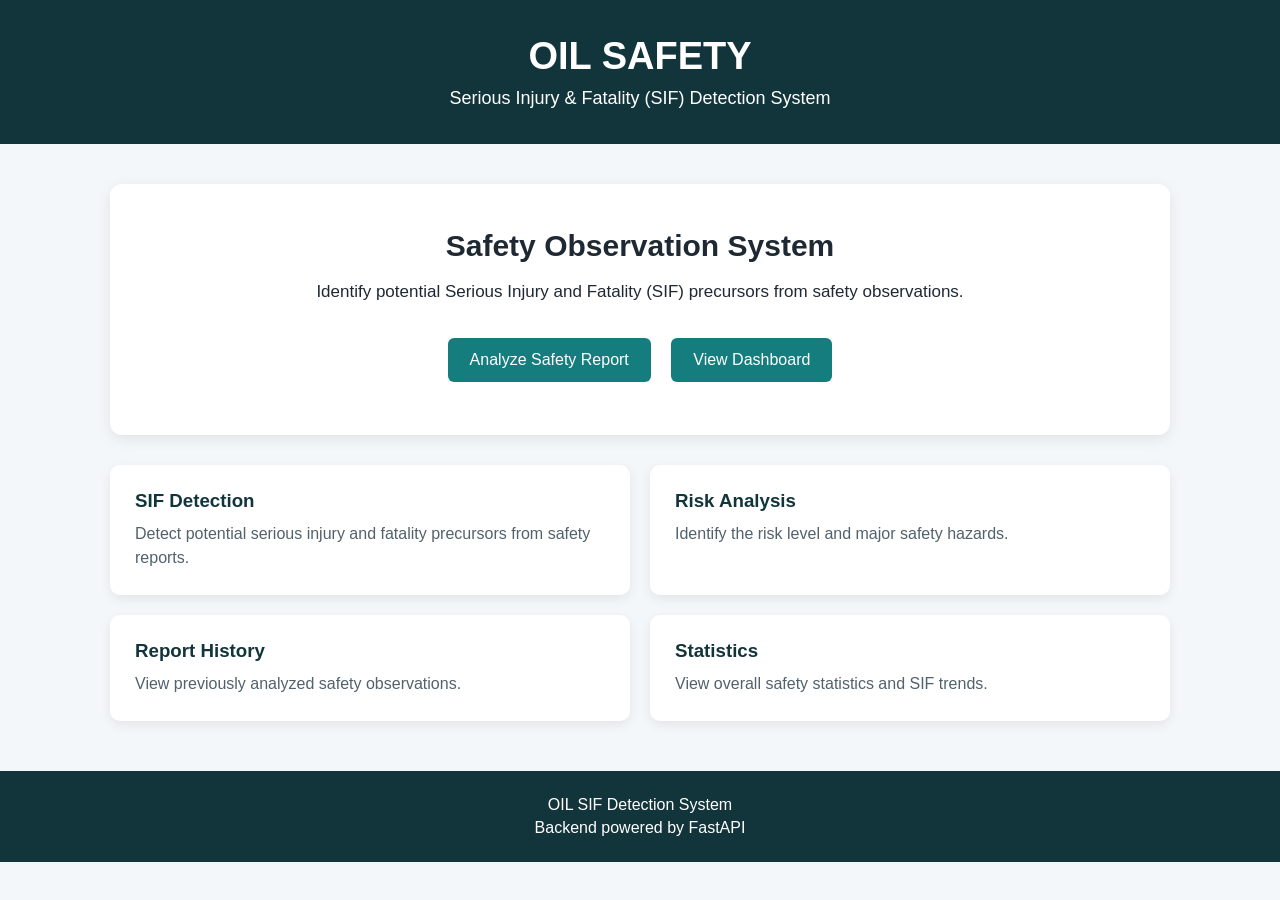
==== docs/index.html @ f16a07a2 "Add frontend for GitHub Pages" ====
<!DOCTYPE html>
<html lang="en">

<head>
    <meta charset="UTF-8">
    <meta name="viewport" content="width=device-width, initial-scale=1.0">

    <title>Oil Safety - SIF Detection</title>

    <link rel="stylesheet" href="css/style.css">
</head>

<body>

    <!-- Header -->
    <header>
        <h1>OIL SAFETY</h1>
        <p>Serious Injury & Fatality (SIF) Detection System</p>
    </header>


    <!-- Main Section -->
    <main>

        <section class="welcome">

            <h2>Safety Observation System</h2>

            <p>
                Identify potential Serious Injury and Fatality (SIF)
                precursors from safety observations.
            </p>

            <button onclick="openAnalyzePage()">
                Analyze Safety Report
            </button>

            <button onclick="openDashboard()">
                View Dashboard
            </button>

        </section>


        <!-- Features -->
        <section class="features">

            <div class="feature-card">
                <h3>SIF Detection</h3>
                <p>
                    Detect potential serious injury and fatality
                    precursors from safety reports.
                </p>
            </div>

            <div class="feature-card">
                <h3>Risk Analysis</h3>
                <p>
                    Identify the risk level and major safety hazards.
                </p>
            </div>

            <div class="feature-card">
                <h3>Report History</h3>
                <p>
                    View previously analyzed safety observations.
                </p>
            </div>

            <div class="feature-card">
                <h3>Statistics</h3>
                <p>
                    View overall safety statistics and SIF trends.
                </p>
            </div>

        </section>

    </main>


    <!-- Footer -->
    <footer>

        <p>
            OIL SIF Detection System
        </p>

        <p>
            Backend powered by FastAPI
        </p>

    </footer>


    <!-- JavaScript -->
    <script>

        function openAnalyzePage() {
            window.location.href = "analyze.html";
        }

        function openDashboard() {
            window.location.href = "dashboard.html";
        }

    </script>

</body>

</html>
---- docs/css/style.css ----
* {
    margin: 0;
    padding: 0;
    box-sizing: border-box;
}

body {
    font-family: Arial, sans-serif;
    background: #f4f7f9;
    color: #1f2933;
    min-height: 100vh;
}

/* Header */
header {
    background: #12343b;
    color: white;
    text-align: center;
    padding: 35px 20px;
}

header h1 {
    font-size: 38px;
    margin-bottom: 10px;
}

header p {
    font-size: 18px;
}

/* Main */
main {
    max-width: 1100px;
    margin: 40px auto;
    padding: 0 20px;
}

/* Welcome section */
.welcome {
    background: white;
    text-align: center;
    padding: 45px 25px;
    border-radius: 12px;
    box-shadow: 0 4px 15px rgba(0, 0, 0, 0.08);
}

.welcome h2 {
    font-size: 30px;
    margin-bottom: 15px;
}

.welcome p {
    font-size: 17px;
    margin-bottom: 25px;
    line-height: 1.6;
}

/* Buttons */
button {
    background: #167d7f;
    color: white;
    border: none;
    padding: 13px 22px;
    margin: 8px;
    border-radius: 6px;
    font-size: 16px;
    cursor: pointer;
}

button:hover {
    background: #0f5f61;
}

/* Features */
.features {
    display: grid;
    grid-template-columns: repeat(2, 1fr);
    gap: 20px;
    margin-top: 30px;
}

.feature-card {
    background: white;
    padding: 25px;
    border-radius: 10px;
    box-shadow: 0 4px 12px rgba(0, 0, 0, 0.07);
}

.feature-card h3 {
    margin-bottom: 10px;
    color: #12343b;
}

.feature-card p {
    line-height: 1.5;
    color: #52616b;
}

/* Footer */
footer {
    text-align: center;
    background: #12343b;
    color: white;
    padding: 20px;
    margin-top: 50px;
}

footer p {
    margin: 5px;
}

/* Mobile */
@media (max-width: 700px) {

    header h1 {
        font-size: 30px;
    }

    .features {
        grid-template-columns: 1fr;
    }

    .welcome h2 {
        font-size: 24px;
    }
}
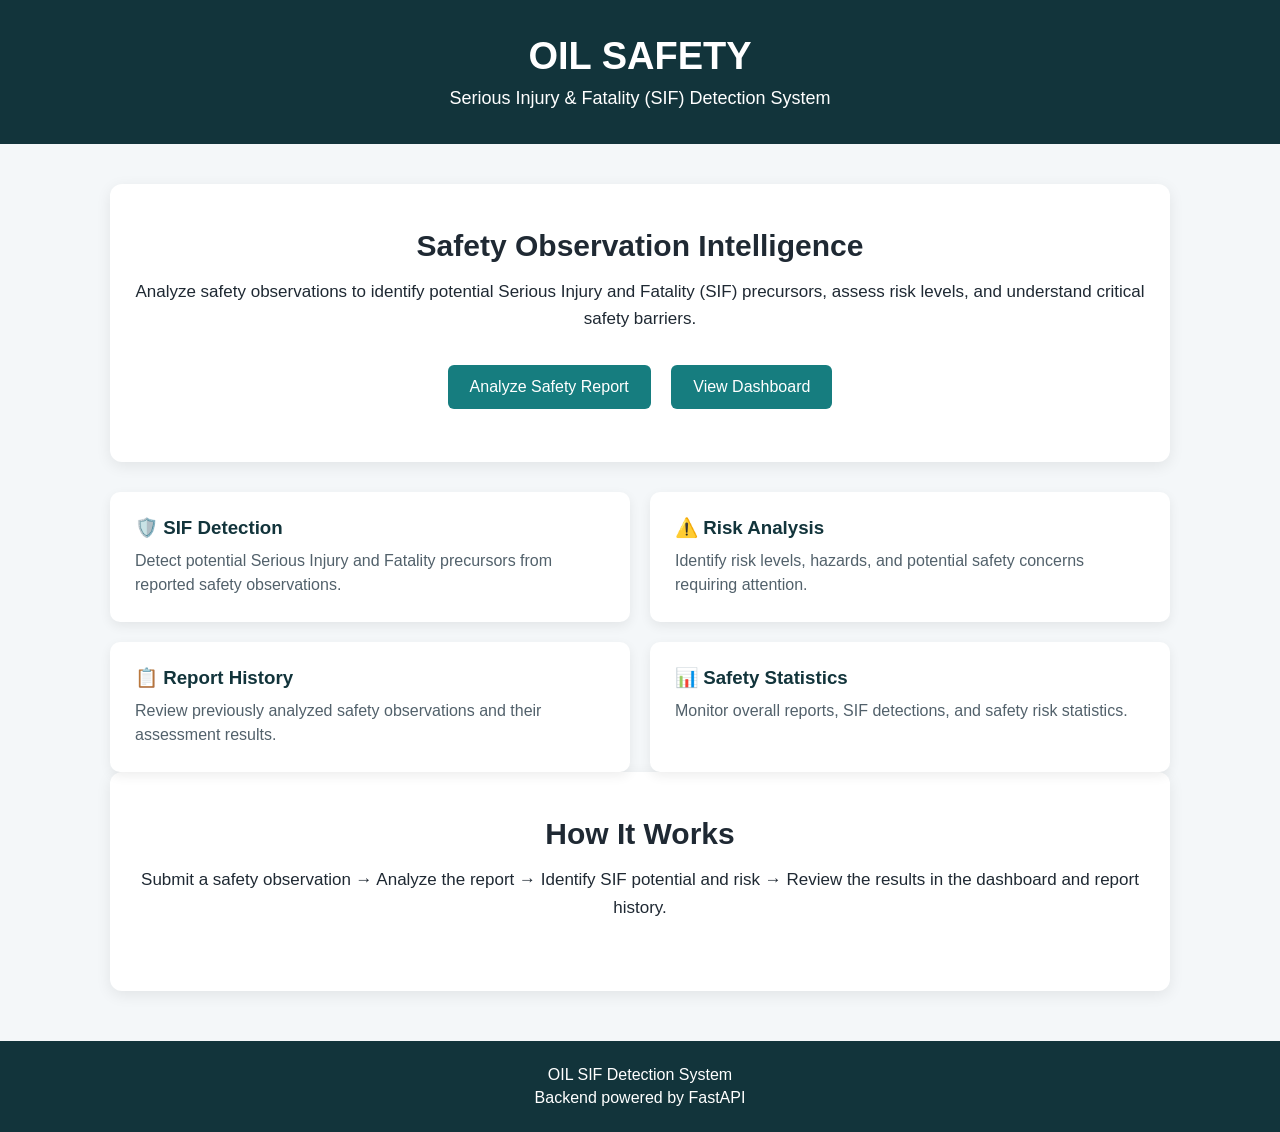
==== commit ed82ed2f: "Improve home page UI" ====
--- a/docs/index.html
+++ b/docs/index.html
@@ -1,35 +1,35 @@
-<!DOCTYPE html>
-<html lang="en">
+<!DOCTYPE html><html lang="en"><head>
+    <meta charset="UTF-8">
+    <meta name="viewport" content="width=device-width, initial-scale=1.0"><title>OIL Safety - SIF Detection</title>
 
-<head>
-    <meta charset="UTF-8">
-    <meta name="viewport" content="width=device-width, initial-scale=1.0">
+<link rel="stylesheet" href="css/style.css">
 
-    <title>Oil Safety - SIF Detection</title>
+</head><body><!-- Header -->
+<header>
+    <h1>OIL SAFETY</h1>
 
-    <link rel="stylesheet" href="css/style.css">
-</head>
-
-<body>
-
-    <!-- Header -->
-    <header>
-        <h1>OIL SAFETY</h1>
-        <p>Serious Injury & Fatality (SIF) Detection System</p>
-    </header>
+    <p>
+        Serious Injury & Fatality (SIF) Detection System
+    </p>
+</header>
 
 
-    <!-- Main Section -->
-    <main>
+<!-- Main Content -->
+<main>
 
-        <section class="welcome">
+    <!-- Hero Section -->
+    <section class="welcome">
 
-            <h2>Safety Observation System</h2>
+        <h2>Safety Observation Intelligence</h2>
 
-            <p>
-                Identify potential Serious Injury and Fatality (SIF)
-                precursors from safety observations.
-            </p>
+        <p>
+            Analyze safety observations to identify potential
+            Serious Injury and Fatality (SIF) precursors,
+            assess risk levels, and understand critical
+            safety barriers.
+        </p>
+
+        <div>
 
             <button onclick="openAnalyzePage()">
                 Analyze Safety Report
@@ -39,73 +39,105 @@
                 View Dashboard
             </button>
 
-        </section>
+        </div>
+
+    </section>
 
 
-        <!-- Features -->
-        <section class="features">
+    <!-- System Features -->
+    <section class="features">
 
-            <div class="feature-card">
-                <h3>SIF Detection</h3>
-                <p>
-                    Detect potential serious injury and fatality
-                    precursors from safety reports.
-                </p>
-            </div>
+        <div class="feature-card">
 
-            <div class="feature-card">
-                <h3>Risk Analysis</h3>
-                <p>
-                    Identify the risk level and major safety hazards.
-                </p>
-            </div>
+            <h3>🛡️ SIF Detection</h3>
 
-            <div class="feature-card">
-                <h3>Report History</h3>
-                <p>
-                    View previously analyzed safety observations.
-                </p>
-            </div>
+            <p>
+                Detect potential Serious Injury and Fatality
+                precursors from reported safety observations.
+            </p>
 
-            <div class="feature-card">
-                <h3>Statistics</h3>
-                <p>
-                    View overall safety statistics and SIF trends.
-                </p>
-            </div>
-
-        </section>
-
-    </main>
+        </div>
 
 
-    <!-- Footer -->
-    <footer>
+        <div class="feature-card">
+
+            <h3>⚠️ Risk Analysis</h3>
+
+            <p>
+                Identify risk levels, hazards, and potential
+                safety concerns requiring attention.
+            </p>
+
+        </div>
+
+
+        <div class="feature-card">
+
+            <h3>📋 Report History</h3>
+
+            <p>
+                Review previously analyzed safety observations
+                and their assessment results.
+            </p>
+
+        </div>
+
+
+        <div class="feature-card">
+
+            <h3>📊 Safety Statistics</h3>
+
+            <p>
+                Monitor overall reports, SIF detections,
+                and safety risk statistics.
+            </p>
+
+        </div>
+
+    </section>
+
+
+    <!-- System Information -->
+    <section class="welcome">
+
+        <h2>How It Works</h2>
 
         <p>
-            OIL SIF Detection System
+            Submit a safety observation → Analyze the report →
+            Identify SIF potential and risk → Review the results
+            in the dashboard and report history.
         </p>
 
-        <p>
-            Backend powered by FastAPI
-        </p>
+    </section>
 
-    </footer>
+</main>
 
 
-    <!-- JavaScript -->
-    <script>
+<!-- Footer -->
+<footer>
 
-        function openAnalyzePage() {
-            window.location.href = "analyze.html";
-        }
+    <p>
+        OIL SIF Detection System
+    </p>
 
-        function openDashboard() {
-            window.location.href = "dashboard.html";
-        }
+    <p>
+        Backend powered by FastAPI
+    </p>
 
-    </script>
+</footer>
 
-</body>
 
-</html>+<!-- JavaScript -->
+<script>
+
+    function openAnalyzePage() {
+        window.location.href = "analyze.html";
+    }
+
+    function openDashboard() {
+        window.location.href = "dashboard.html";
+    }
+
+</script>
+
+</body></html>
